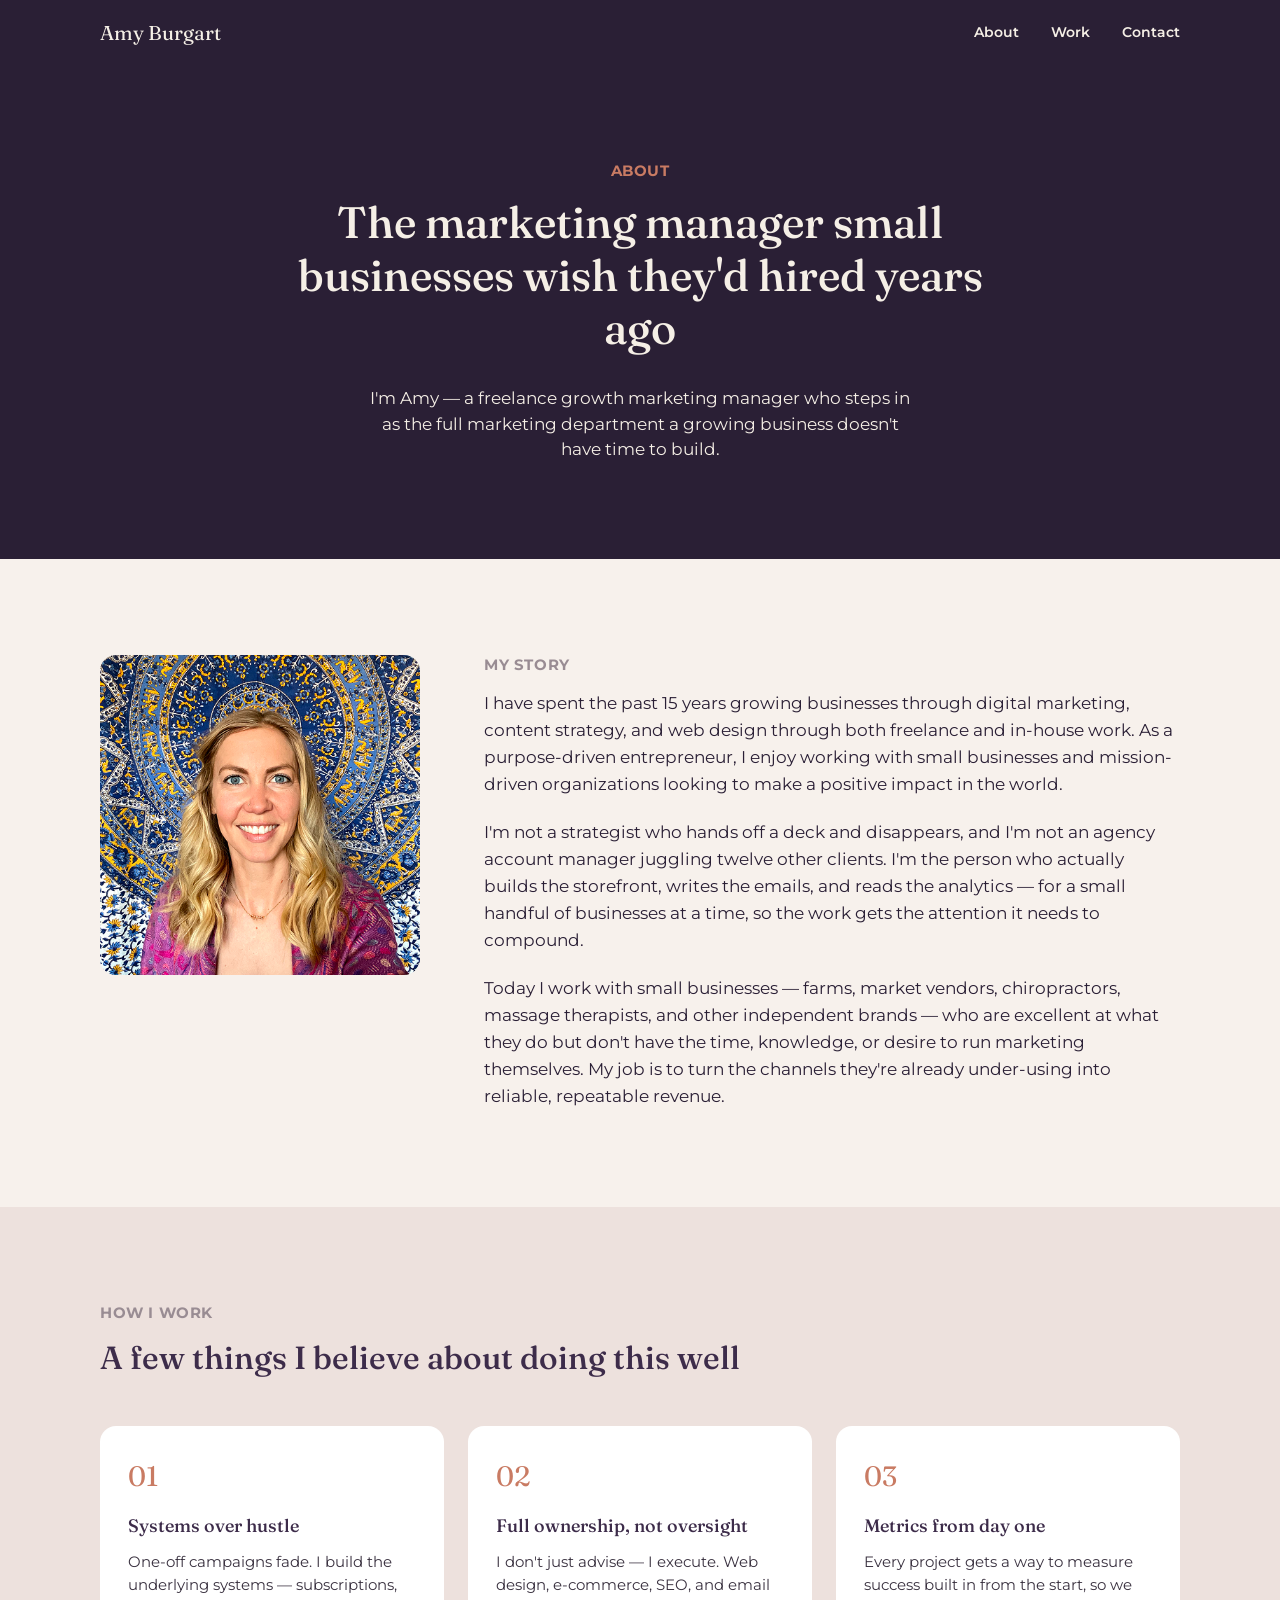
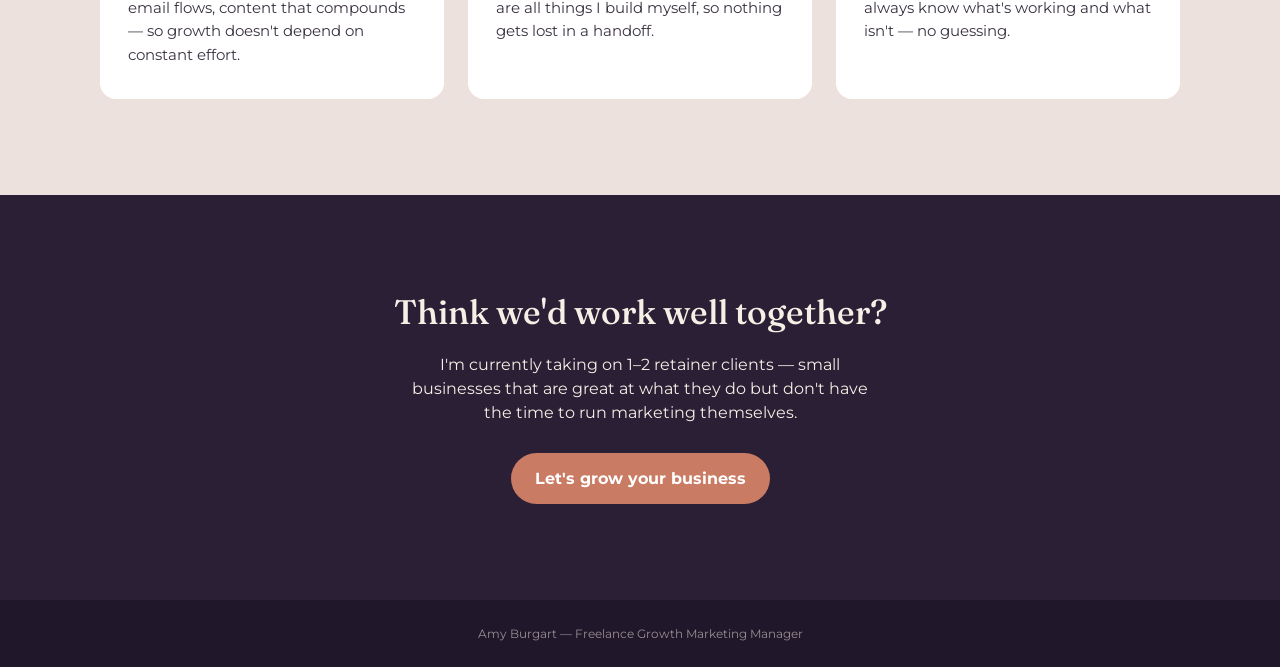
==== amy-burgart-site/about.html @ 0b1aeaa3 "Add files via upload" ====
<!DOCTYPE html>
<html lang="en">
<head>
<meta charset="UTF-8">
<meta name="viewport" content="width=device-width, initial-scale=1.0">
<title>About Amy Burgart</title>
<link rel="preconnect" href="https://fonts.googleapis.com">
<link href="https://fonts.googleapis.com/css2?family=Fraunces:opsz,wght@9..144,400;9..144,500;9..144,600&family=Montserrat:ital,wght@0,400;0,500;0,600;0,700;1,500&display=swap" rel="stylesheet">
<link rel="stylesheet" href="styles.css">
</head>
<body>

<nav class="site-nav">
  <div class="wrap">
    <a class="logo" href="index.html">Amy Burgart</a>
    <div class="links">
      <a href="about.html">About</a>
      <a href="index.html#work">Work</a>
      <a href="contact.html">Contact</a>
    </div>
  </div>
</nav>

<!-- HERO -->
<header class="cs-hero" style="text-align:center;">
  <div class="wrap">
    <span class="cs-eyebrow">About</span>
    <h1 style="max-width:700px;">The marketing manager small businesses wish they'd hired years ago</h1>
    <p style="color:var(--candle-ivory); font-size:17px; max-width:560px; margin:0 auto; line-height:1.5;">
      I'm Amy — a freelance growth marketing manager who steps in as the full marketing department a growing business doesn't have time to build.
    </p>
  </div>
</header>

<!-- STORY -->
<section class="section bg-cream">
  <div class="wrap">
    <div class="bio-grid">
      <div class="bio-photo">
        <img src="assets/hero-portrait.png" alt="Amy Burgart">
      </div>
      <div class="bio-copy">
        <span class="eyebrow">My story</span>
        <p>I have spent the past 15 years growing businesses through digital marketing, content strategy, and web design through both freelance and in-house work. As a purpose-driven entrepreneur, I enjoy working with small businesses and mission-driven organizations looking to make a positive impact in the world.</p>
        <p>I'm not a strategist who hands off a deck and disappears, and I'm not an agency account manager juggling twelve other clients. I'm the person who actually builds the storefront, writes the emails, and reads the analytics — for a small handful of businesses at a time, so the work gets the attention it needs to compound.</p>
        <p>Today I work with small businesses — farms, market vendors, chiropractors, massage therapists, and other independent brands — who are excellent at what they do but don't have the time, knowledge, or desire to run marketing themselves. My job is to turn the channels they're already under-using into reliable, repeatable revenue.</p>
      </div>
    </div>
  </div>
</section>

<!-- HOW I WORK -->
<section class="section bg-rose">
  <div class="wrap">
    <span class="eyebrow">How I work</span>
    <h2>A few things I believe about doing this well</h2>
    <div class="values-grid">
      <div class="value-card">
        <span class="value-num">01</span>
        <h3>Systems over hustle</h3>
        <p>One-off campaigns fade. I build the underlying systems — subscriptions, email flows, content that compounds — so growth doesn't depend on constant effort.</p>
      </div>
      <div class="value-card">
        <span class="value-num">02</span>
        <h3>Full ownership, not oversight</h3>
        <p>I don't just advise — I execute. Web design, e-commerce, SEO, and email are all things I build myself, so nothing gets lost in a handoff.</p>
      </div>
      <div class="value-card">
        <span class="value-num">03</span>
        <h3>Metrics from day one</h3>
        <p>Every project gets a way to measure success built in from the start, so we always know what's working and what isn't — no guessing.</p>
      </div>
    </div>
  </div>
</section>

<!-- CTA -->
<section class="cta-simple">
  <div class="wrap">
    <h2>Think we'd work well together?</h2>
    <p>I'm currently taking on 1–2 retainer clients — small businesses that are great at what they do but don't have the time to run marketing themselves.</p>
    <a class="btn btn-primary" href="contact.html" style="color:#fff;">Let's grow your business</a>
  </div>
</section>

<footer class="site-footer">
  <p>Amy Burgart — Freelance Growth Marketing Manager</p>
</footer>

<script src="script.js" defer></script>
</body>
</html>
---- amy-burgart-site/styles.css ----
/* ===== Design tokens (from Figma) ===== */
:root {
  --deep-plum: #2a1f35;
  --plum-ink: #3d2c4a;
  --bleached-cedar: #20182a;
  --terracotta: #c97b63;
  --candle-ivory: #f5efe6;
  --mauve: #998c93;
  --dusty-rose: #ede1dd;
  --dawn-pink: #f7f1ec;
  --dawn-pink-2: #faf6f1;
  --ship-gray: #3a3240;
  --white: #ffffff;

  --font-display: 'Fraunces', Georgia, serif; /* stand-in for "Momo Trust Display" (custom/paid font not on Google Fonts) */
  --font-body: 'Montserrat', -apple-system, BlinkMacSystemFont, sans-serif;

  --content-width: 1128px;
}

* { box-sizing: border-box; }
html { scroll-behavior: smooth; }

/* ===== Motion / interaction polish ===== */
@media (prefers-reduced-motion: reduce) {
  *, *::before, *::after {
    animation-duration: 0.01ms !important;
    animation-iteration-count: 1 !important;
    transition-duration: 0.01ms !important;
    scroll-behavior: auto !important;
  }
}

.reveal {
  opacity: 0;
  transform: translateY(28px);
  transition: opacity 0.7s cubic-bezier(.16,.8,.3,1), transform 0.7s cubic-bezier(.16,.8,.3,1);
}
.reveal.is-visible { opacity: 1; transform: translateY(0); }
.reveal-stagger.is-visible { transition-delay: var(--reveal-delay, 0s); }

.site-nav {
  position: sticky;
  top: 0;
  z-index: 50;
  transition: box-shadow 0.3s ease, background 0.3s ease;
}
.site-nav.scrolled { box-shadow: 0 4px 20px rgba(0,0,0,.25); }
.site-nav .logo { transition: color 0.2s ease; }
.site-nav .links a {
  position: relative;
  padding-bottom: 2px;
}
.site-nav .links a::after {
  content: '';
  position: absolute;
  left: 0; right: 100%;
  bottom: -2px;
  height: 2px;
  background: var(--terracotta);
  transition: right 0.25s ease;
}
.site-nav .links a:hover::after { right: 0; }
body {
  margin: 0;
  font-family: var(--font-body);
  color: var(--ship-gray);
  background: var(--dawn-pink-2);
  -webkit-font-smoothing: antialiased;
}
img { max-width: 100%; display: block; }
a { text-decoration: none; color: inherit; }
p { margin: 0; }

.wrap {
  max-width: var(--content-width);
  margin: 0 auto;
  padding: 0 24px;
  width: 100%;
}

/* ===== Nav ===== */
.site-nav {
  background: var(--deep-plum);
  padding: 20px 24px;
}
.site-nav .wrap {
  display: flex;
  align-items: center;
  justify-content: space-between;
}
.site-nav .logo {
  font-family: var(--font-display);
  color: var(--candle-ivory);
  font-size: 20px;
}
.site-nav .links {
  display: flex;
  gap: 32px;
}
.site-nav .links a {
  color: var(--candle-ivory);
  font-weight: 600;
  font-size: 14px;
}
.site-nav .links a:hover { color: var(--terracotta); }

/* ===== Buttons ===== */
.btn {
  display: inline-flex;
  align-items: center;
  justify-content: center;
  padding: 16px 24px;
  border-radius: 48px;
  font-weight: 700;
  font-size: 16px;
  white-space: nowrap;
  cursor: pointer;
  border: none;
  position: relative;
  overflow: hidden;
  transition: transform 0.2s ease, box-shadow 0.2s ease, background 0.2s ease;
}
.btn:hover { transform: translateY(-2px); }
.btn:active { transform: translateY(0); }
.btn-primary {
  background: var(--terracotta);
  color: var(--white);
}
.btn-primary:hover { box-shadow: 0 10px 24px rgba(201,123,99,.4); }
.btn-outline {
  background: transparent;
  border: 1px solid var(--candle-ivory);
  color: var(--white);
}
.btn-outline:hover { background: rgba(245,239,230,.1); }
.btn-dark {
  background: var(--plum-ink);
  color: var(--white);
}
.btn-dark:hover { box-shadow: 0 10px 24px rgba(0,0,0,.35); }
.btn-row { display: flex; gap: 16px; padding: 8px 0; flex-wrap: wrap; }

/* ===== Hero (homepage) ===== */
.hero {
  background: var(--deep-plum);
  padding: 96px 24px;
}
.hero-inner {
  display: flex;
  align-items: center;
  justify-content: space-between;
  gap: 40px;
}
.hero-copy { max-width: 581px; flex: 1 1 420px; min-width: 0; }
.hero-copy h1 {
  font-family: var(--font-display);
  color: var(--candle-ivory);
  font-size: clamp(30px, 4.2vw, 48px);
  line-height: 1.15;
  margin: 0 0 24px;
  font-weight: 500;
}
.hero-copy p {
  color: var(--candle-ivory);
  font-size: clamp(16px, 2vw, 22px);
  line-height: 1.4;
  margin-bottom: 24px;
}
.hero-portrait {
  width: clamp(200px, 32vw, 457px);
  max-width: 100%;
  aspect-ratio: 1/1;
  border-radius: 8px;
  overflow: hidden;
  flex-shrink: 0;
}
.hero-portrait img { width: 100%; height: 100%; object-fit: cover; }

.stats-row {
  display: flex;
  gap: 24px;
  margin-top: 64px;
  flex-wrap: wrap;
}
.stat-card {
  background: var(--plum-ink);
  border-radius: 20px;
  padding: 24px;
  flex: 1 1 220px;
  text-align: center;
  transition: transform 0.25s ease, box-shadow 0.25s ease;
}
.stat-card:hover {
  transform: translateY(-4px);
  box-shadow: 0 16px 32px rgba(0,0,0,.25);
}
.stat-card .num {
  font-family: var(--font-display);
  color: var(--terracotta);
  font-size: 36px;
  display: block;
  margin-bottom: 8px;
}
.stat-card .label {
  color: var(--candle-ivory);
  font-size: 16px;
  font-weight: 500;
  line-height: 1.3;
}

/* ===== Section base ===== */
.section {
  padding: 96px 24px;
}
.section.bg-rose { background: var(--dusty-rose); }
.section.bg-cream { background: var(--dawn-pink); }
.section.bg-cream2 { background: var(--dawn-pink-2); }
.section.bg-plum { background: var(--deep-plum); }
.eyebrow {
  font-weight: 700;
  font-size: 15px;
  letter-spacing: 0.04em;
  color: var(--mauve);
  text-transform: uppercase;
  margin-bottom: 16px;
  display: block;
}
.eyebrow.terracotta { color: var(--terracotta); }
.section h2 {
  font-family: var(--font-display);
  color: var(--plum-ink);
  font-size: 32px;
  font-weight: 500;
  line-height: 1.25;
  margin: 0 0 24px;
}

/* Approach */
.approach-intro { max-width: 748px; margin-bottom: 48px; }
.approach-intro p.body {
  font-size: 18px;
  line-height: 1.5;
  color: var(--deep-plum);
}
.approach-intro p.body b { font-weight: 700; }

.service-grid {
  display: grid;
  grid-template-columns: repeat(3, 1fr);
  gap: 24px;
}
.service-card {
  background: var(--candle-ivory);
  border-radius: 16px;
  padding: 32px 24px;
  box-shadow: 0 1px 1px rgba(0,0,0,.15), 0 1px 1.5px rgba(0,0,0,.08);
  transition: transform 0.25s ease, box-shadow 0.25s ease;
}
.service-card:hover {
  transform: translateY(-4px);
  box-shadow: 0 16px 28px rgba(61,44,74,.18);
}
.service-card h3 {
  font-family: var(--font-display);
  font-size: 18px;
  font-weight: 500;
  color: var(--plum-ink);
  margin: 0 0 16px;
}
.service-card p {
  font-size: 15px;
  line-height: 1.5;
  color: var(--plum-ink);
}

/* Past work */
.past-work-grid {
  display: grid;
  grid-template-columns: repeat(3, 1fr);
  gap: 24px;
}
.past-work-card {
  border-radius: 20px;
  overflow: hidden;
  display: flex;
  flex-direction: column;
  transition: transform 0.3s ease, box-shadow 0.3s ease;
}
.past-work-card:hover {
  transform: translateY(-6px);
  box-shadow: 0 20px 40px rgba(0,0,0,.3);
}
.past-work-card .pw-image { overflow: hidden; }
.past-work-card .pw-image img { transition: transform 0.5s cubic-bezier(.16,.8,.3,1); }
.past-work-card:hover .pw-image img { transform: scale(1.08); }
.past-work-card .pw-header {
  background: var(--plum-ink);
  padding: 24px;
}
.past-work-card .pw-tag {
  color: var(--mauve);
  font-size: 13px;
  font-weight: 600;
  letter-spacing: .02em;
  text-transform: uppercase;
  display: block;
  margin-bottom: 12px;
}
.past-work-card .pw-title {
  font-family: var(--font-display);
  color: var(--terracotta);
  font-size: 24px;
  display: block;
  margin-bottom: 12px;
}
.past-work-card .pw-result {
  color: var(--candle-ivory);
  font-size: 17px;
}
.past-work-card .pw-image {
  aspect-ratio: 360/374;
  background: linear-gradient(135deg, var(--dusty-rose), var(--mauve));
}
.past-work-card .pw-image img { width: 100%; height: 100%; object-fit: cover; }

/* Testimonial */
.testimonial {
  text-align: center;
  max-width: 748px;
  margin: 0 auto;
}
.testimonial .quote-mark {
  font-family: var(--font-body);
  font-weight: 700;
  font-size: 32px;
  color: #7a487a;
  display: block;
  margin-bottom: 8px;
}
.testimonial p.quote {
  font-style: italic;
  font-weight: 500;
  font-size: 20px;
  color: var(--plum-ink);
  margin-bottom: 16px;
  line-height: 1.4;
}
.testimonial .who {
  color: #7a487a;
  font-weight: 600;
  font-size: 16px;
}

/* CTA band */
.cta-band {
  background: var(--deep-plum);
  padding: 96px 24px;
}
.cta-card {
  background: linear-gradient(102deg, #c97b63 0%, #b8874f 100%);
  background-size: 200% 200%;
  border-radius: 24px;
  padding: 48px;
  display: flex;
  align-items: center;
  justify-content: space-between;
  gap: 48px;
  flex-wrap: wrap;
  transition: background-position 0.6s ease, box-shadow 0.3s ease;
}
.cta-card:hover {
  background-position: 100% 100%;
  box-shadow: 0 20px 48px rgba(201,123,99,.35);
}
.cta-card .cta-copy { flex: 1 1 400px; }
.cta-card .cta-eyebrow {
  color: var(--candle-ivory);
  font-weight: 700;
  font-size: 15px;
  letter-spacing: .04em;
  text-transform: uppercase;
  display: block;
  margin-bottom: 16px;
}
.cta-card h3 {
  font-family: var(--font-display);
  color: var(--plum-ink);
  font-size: 30px;
  font-weight: 500;
  margin: 0 0 16px;
  line-height: 1.25;
}
.cta-card p {
  color: var(--deep-plum);
  font-size: 16px;
  line-height: 1.4;
  max-width: 496px;
}

/* Simple centered CTA (case studies) */
.cta-simple {
  background: var(--deep-plum);
  padding: 96px 24px;
  text-align: center;
}
.cta-simple h2 {
  font-family: var(--font-display);
  color: var(--candle-ivory);
  font-size: 34px;
  font-weight: 500;
  margin: 0 0 20px;
}
.cta-simple p {
  color: var(--candle-ivory);
  font-size: 16px;
  line-height: 1.5;
  max-width: 480px;
  margin: 0 auto 28px;
}

/* Footer */
.site-footer {
  background: var(--bleached-cedar);
  padding: 26px 20px;
  text-align: center;
}
.site-footer p {
  color: rgba(245,239,230,.55);
  font-size: 12px;
}

/* ===== Case study pages ===== */
.cs-hero {
  background: var(--deep-plum);
  padding: 96px 24px;
  text-align: center;
}
.cs-hero .cs-eyebrow {
  color: var(--terracotta);
  font-weight: 700;
  font-size: 15px;
  letter-spacing: .04em;
  text-transform: uppercase;
  display: block;
  margin-bottom: 16px;
}
.cs-hero h1 {
  font-family: var(--font-display);
  color: var(--candle-ivory);
  font-size: 44px;
  font-weight: 500;
  line-height: 1.2;
  max-width: 836px;
  margin: 0 auto 32px;
}
.cs-hero hr {
  border: none;
  border-top: 1px solid rgba(245,239,230,.2);
  width: 100%;
  max-width: 748px;
  margin: 0 auto 40px;
}
.cs-meta {
  display: flex;
  gap: 48px;
  justify-content: center;
  flex-wrap: wrap;
}
.cs-meta div { text-align: left; }
.cs-meta .k {
  color: var(--mauve);
  font-size: 15px;
  font-weight: 700;
  display: block;
  margin-bottom: 12px;
}
.cs-meta .v {
  color: var(--candle-ivory);
  font-size: 19px;
  font-weight: 700;
}

.cs-result-banner {
  background: var(--terracotta);
  padding: 48px 24px;
  text-align: center;
}
.cs-result-banner h2 {
  font-family: var(--font-display);
  color: var(--candle-ivory);
  font-size: 30px;
  font-weight: 500;
  margin: 0 0 12px;
}
.cs-result-banner p {
  color: var(--candle-ivory);
  font-size: 16px;
}

.cs-challenge {
  background: var(--dusty-rose);
  padding: 96px 24px;
  text-align: center;
}
.cs-challenge .inner { max-width: 872px; margin: 0 auto; }
.cs-challenge p.body {
  font-size: 17px;
  line-height: 1.5;
  color: var(--deep-plum);
  max-width: 748px;
  margin: 0 auto 40px;
  text-align: left;
}
.cs-challenge-photo {
  width: 100%;
  aspect-ratio: 872/502;
  border-radius: 8px;
  overflow: hidden;
  background: linear-gradient(135deg, var(--mauve), var(--plum-ink));
}
.cs-challenge-photo img { width: 100%; height: 100%; object-fit: cover; }

.dataviz {
  background: var(--deep-plum);
  padding: 80px 24px;
}
.dataviz-head { text-align: center; margin-bottom: 40px; }
.dataviz-head h2 {
  font-family: var(--font-display);
  color: var(--candle-ivory);
  font-size: 30px;
  font-weight: 500;
}
.dataviz-cards {
  display: grid;
  grid-template-columns: 1.3fr 1fr;
  gap: 24px;
}
.dv-card {
  background: rgba(245,239,230,.05);
  border: 1px solid rgba(245,239,230,.12);
  border-radius: 16px;
  padding: 28px;
}
.dv-card .dv-title {
  color: rgba(245,239,230,.55);
  font-size: 12px;
  letter-spacing: .08em;
  text-transform: uppercase;
  margin-bottom: 24px;
  display: block;
}
.bar-metric { margin-bottom: 20px; }
.bar-metric .bar-label {
  color: rgba(245,239,230,.7);
  font-size: 13px;
  margin-bottom: 6px;
  display: block;
}
.bar-track {
  position: relative;
  height: 24px;
}
.bar-fill {
  height: 100%;
  border-radius: 4px;
  background: rgba(245,239,230,.25);
  display: flex;
  align-items: center;
}
.bar-fill.hi { background: var(--terracotta); }
.bar-fill .bar-text {
  font-size: 12px;
  color: var(--candle-ivory);
  padding-left: 10px;
  white-space: nowrap;
}
.bar-fill.hi .bar-text { color: var(--candle-ivory); font-weight: 700; }
.dv-card .dv-note {
  color: rgba(245,239,230,.55);
  font-size: 12.5px;
  margin-top: 20px;
}
.donut-wrap { display: flex; justify-content: center; margin-bottom: 20px; }
.dv-card .dv-caption {
  color: rgba(245,239,230,.55);
  font-size: 12.5px;
  text-align: center;
  line-height: 1.5;
}
.stats-row-light {
  display: flex;
  gap: 24px;
  flex-wrap: wrap;
  margin-top: 32px;
}
.stats-row-light .stat-card {
  background: var(--white);
  flex: 1 1 220px;
}
.stats-row-light .stat-card .label { color: var(--plum-ink); }

.timeline-section {
  background: var(--dawn-pink-2);
  padding: 96px 24px;
}
.timeline-inner { max-width: 812px; margin: 0 auto; }
.timeline-inner .eyebrow { text-align: left; }
.timeline-inner h2 { text-align: left; }
.timeline {
  border-left: 2px solid rgba(61,44,74,.12);
  padding-left: 32px;
  margin-top: 40px;
}
.timeline-item {
  position: relative;
  padding-bottom: 36px;
}
.timeline-item .dot {
  position: absolute;
  left: -38px;
  top: 4px;
  width: 18px;
  height: 18px;
  border-radius: 9px;
  background: var(--terracotta);
  border: 3px solid var(--dawn-pink-2);
  transform: scale(0);
  transition: transform 0.4s cubic-bezier(.34,1.56,.64,1);
}
.timeline-item.is-visible .dot { transform: scale(1); }
.timeline-item .tag {
  color: var(--terracotta);
  font-weight: 700;
  font-size: 15px;
  display: block;
  margin-bottom: 8px;
}
.timeline-item h4 {
  font-family: var(--font-display);
  color: var(--plum-ink);
  font-size: 18px;
  font-weight: 500;
  margin: 0 0 10px;
}
.timeline-item p {
  color: var(--ship-gray);
  font-size: 14.5px;
  line-height: 1.55;
}

.assets-section {
  background: var(--dusty-rose);
  padding: 96px 24px;
  text-align: center;
}
.assets-section h2 { text-align: center; }
.assets-gallery {
  max-width: 836px;
  margin: 40px auto 0;
  display: flex;
  flex-direction: column;
  gap: 32px;
}
.gallery-tag {
  background: var(--mauve);
  color: var(--plum-ink);
  font-weight: 700;
  font-size: 15px;
  text-align: center;
  padding: 8px 16px;
  border-radius: 8px;
}
.gallery-tag.after { background: var(--terracotta); }
.gallery-photo {
  border-radius: 8px;
  overflow: hidden;
  background: linear-gradient(135deg, var(--mauve), var(--plum-ink));
}
.gallery-photo img { width: 100%; height: 100%; object-fit: cover; }
.gallery-row { display: flex; gap: 16px; }
.gallery-row .gallery-photo { flex: 1; aspect-ratio: 3/4; }
.gallery-wide { aspect-ratio: 836/198; }

/* ===== About page ===== */
.bio-grid {
  display: flex;
  gap: 64px;
  align-items: flex-start;
}
.bio-photo {
  width: 320px;
  flex-shrink: 0;
  border-radius: 16px;
  overflow: hidden;
  aspect-ratio: 1/1;
}
.bio-photo img { width: 100%; height: 100%; object-fit: cover; }
.bio-copy p {
  font-size: 17px;
  line-height: 1.6;
  color: var(--deep-plum);
  margin-bottom: 20px;
}
.bio-copy p:last-child { margin-bottom: 0; }

.values-grid {
  display: grid;
  grid-template-columns: repeat(3, 1fr);
  gap: 24px;
  margin-top: 48px;
}
.value-card {
  background: var(--white);
  border-radius: 16px;
  padding: 36px 28px 32px;
  transition: transform 0.25s ease, box-shadow 0.25s ease;
}
.value-card:hover {
  transform: translateY(-4px);
  box-shadow: 0 16px 28px rgba(61,44,74,.12);
}
.value-card .value-num {
  font-family: var(--font-display);
  color: var(--terracotta);
  font-size: 28px;
  line-height: 1;
  display: block;
  margin-bottom: 24px;
}
.value-card h3 {
  font-family: var(--font-display);
  color: var(--plum-ink);
  font-size: 18px;
  font-weight: 500;
  line-height: 1.3;
  margin: 0 0 14px;
}
.value-card p {
  font-size: 14.5px;
  line-height: 1.6;
  color: var(--ship-gray);
}

.facts-strip {
  display: flex;
  gap: 24px;
  flex-wrap: wrap;
  justify-content: center;
}
.fact {
  text-align: center;
  flex: 1 1 200px;
}
.fact .fact-num {
  font-family: var(--font-display);
  color: var(--candle-ivory);
  font-size: 30px;
  display: block;
  margin-bottom: 8px;
}
.fact .fact-label {
  color: var(--mauve);
  font-size: 14px;
}

@media (max-width: 800px) {
  .bio-grid { flex-direction: column; align-items: center; text-align: left; }
  .bio-photo { width: 240px; }
  .values-grid { grid-template-columns: 1fr; }
}

/* ===== Contact form ===== */
.contact-form { display: flex; flex-direction: column; gap: 20px; }
.form-row { display: flex; flex-direction: column; gap: 8px; }
.form-row label {
  font-size: 14px;
  font-weight: 600;
  color: var(--plum-ink);
}
.form-row input,
.form-row textarea {
  font-family: var(--font-body);
  font-size: 15px;
  padding: 12px 16px;
  border-radius: 10px;
  border: 1px solid rgba(61,44,74,.2);
  background: var(--white);
  color: var(--ship-gray);
  resize: vertical;
}
.form-row input:focus,
.form-row textarea:focus {
  outline: none;
  border-color: var(--terracotta);
}
.contact-form button {
  border: none;
  font-family: var(--font-body);
  margin-top: 4px;
}
.form-success, .form-error {
  background: var(--white);
  border-radius: 16px;
  padding: 32px;
  text-align: center;
}
.form-success h3 {
  font-family: var(--font-display);
  color: var(--plum-ink);
  font-size: 22px;
  margin: 0 0 12px;
}
.form-success p, .form-error p {
  color: var(--ship-gray);
  font-size: 15px;
  line-height: 1.5;
}
.form-success a, .form-error a { color: var(--terracotta); font-weight: 600; }

/* ===== Responsive ===== */
@media (max-width: 900px) {
  .service-grid { grid-template-columns: 1fr; }
  .past-work-grid { grid-template-columns: 1fr; }
  .dataviz-cards { grid-template-columns: 1fr; }
  .cs-meta { justify-content: flex-start; flex-direction: column; gap: 20px; }
  .cta-card { flex-direction: column; text-align: center; align-items: center; }
  .cta-card p { margin: 0 auto; }
  .gallery-row { flex-direction: column; }
  .site-nav .links { gap: 16px; }
}
@media (max-width: 680px) {
  .hero-inner { flex-direction: column; }
  .hero-copy { max-width: 100%; }
  .hero-portrait { width: min(70vw, 380px); }
}
@media (max-width: 600px) {
  .hero-copy h1 { font-size: 34px; }
  .section h2 { font-size: 26px; }
  .cs-hero h1 { font-size: 30px; }
}
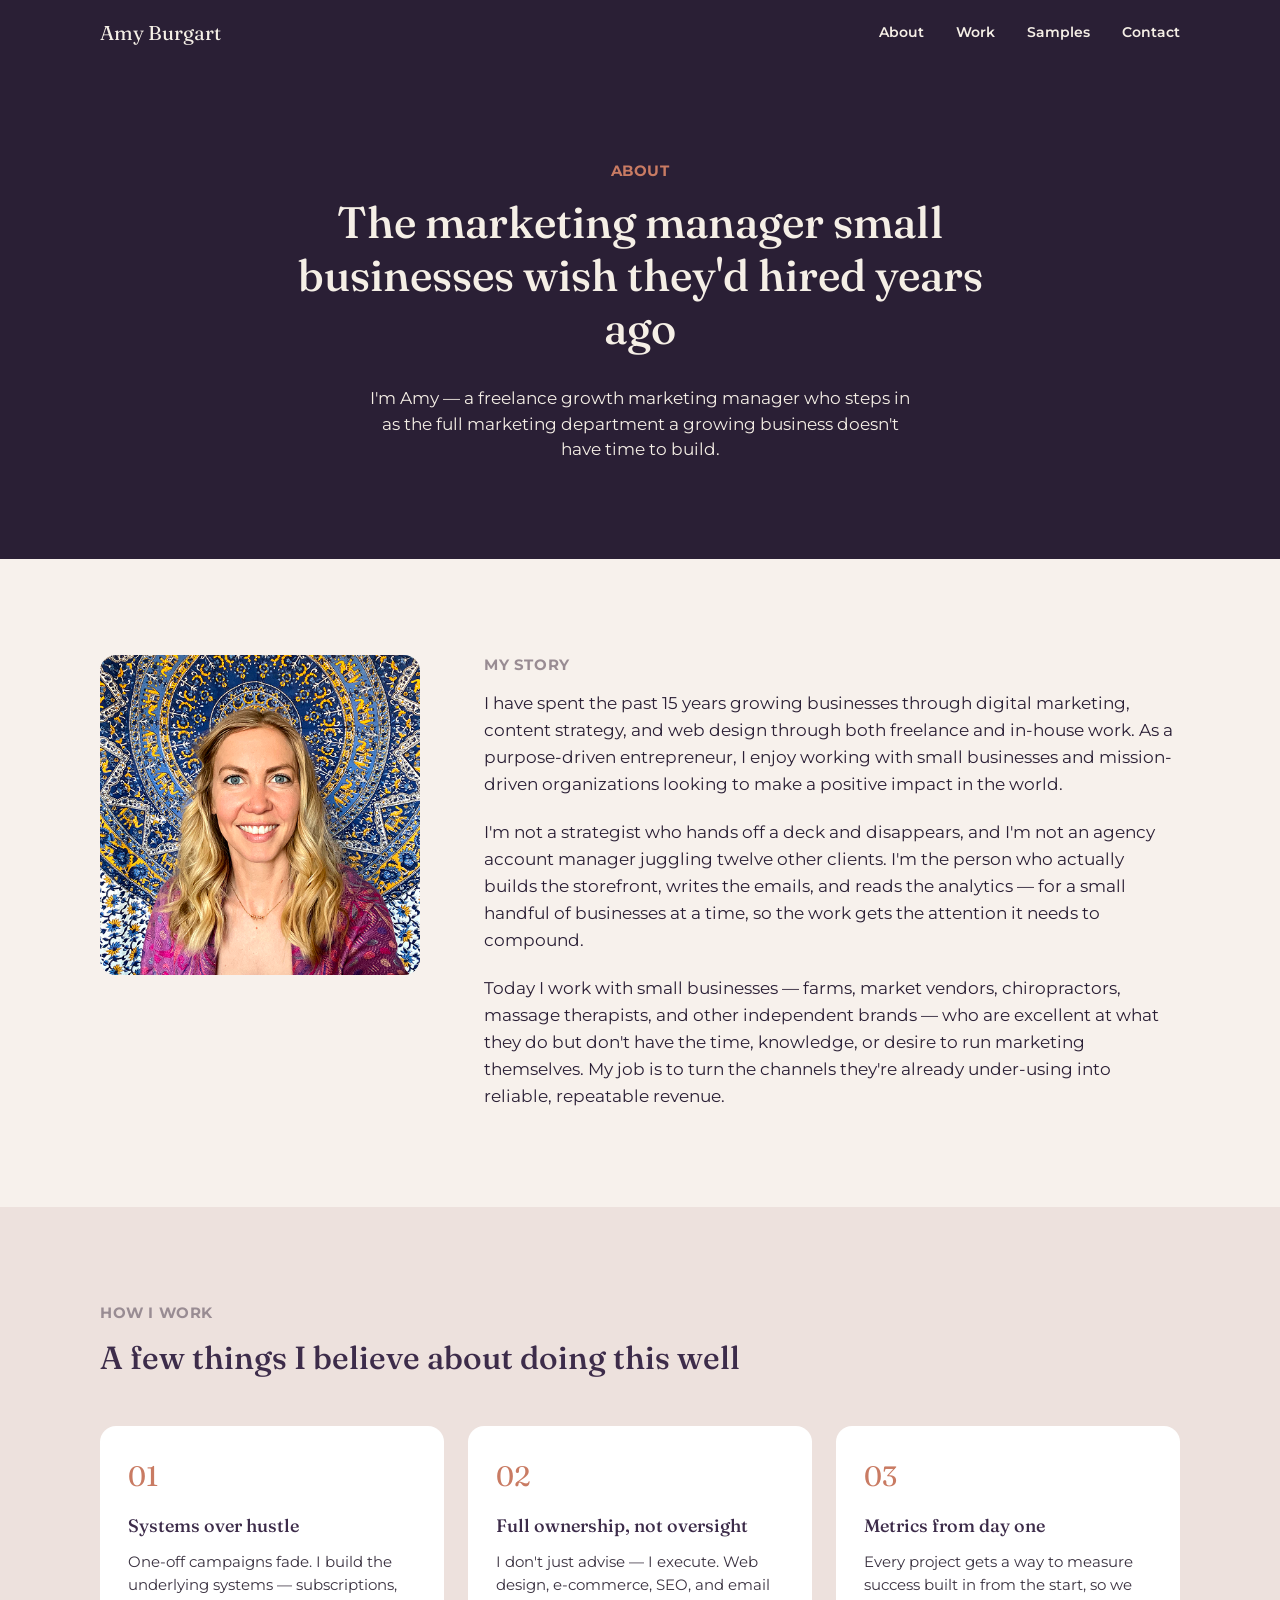
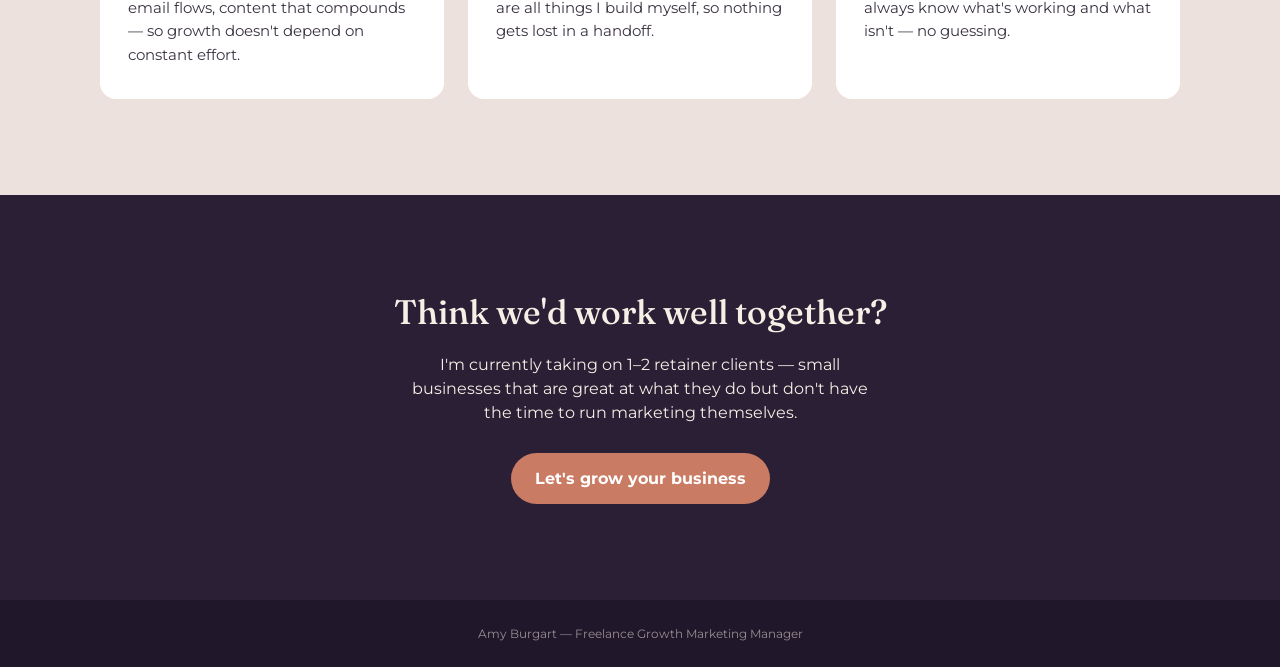
==== commit b477e60c: "Add Additional Samples page with design sample gallery New page showcasing mobile app, web applicati" ====
--- a/amy-burgart-site/about.html
+++ b/amy-burgart-site/about.html
@@ -13,9 +13,13 @@
 <nav class="site-nav">
   <div class="wrap">
     <a class="logo" href="index.html">Amy Burgart</a>
-    <div class="links">
+    <button class="nav-toggle" type="button" aria-label="Menu" aria-expanded="false" aria-controls="nav-links">
+      <span></span><span></span><span></span>
+    </button>
+    <div class="links" id="nav-links">
       <a href="about.html">About</a>
       <a href="index.html#work">Work</a>
+      <a href="additional-samples.html">Samples</a>
       <a href="contact.html">Contact</a>
     </div>
   </div>
--- a/amy-burgart-site/styles.css
+++ b/amy-burgart-site/styles.css
@@ -104,6 +104,52 @@
   font-size: 14px;
 }
 .site-nav .links a:hover { color: var(--terracotta); }
+
+.nav-toggle {
+  display: none;
+  flex-direction: column;
+  justify-content: center;
+  gap: 5px;
+  width: 32px;
+  height: 32px;
+  padding: 0;
+  background: transparent;
+  border: none;
+  cursor: pointer;
+  flex-shrink: 0;
+}
+.nav-toggle span {
+  display: block;
+  width: 100%;
+  height: 2px;
+  background: var(--candle-ivory);
+  border-radius: 2px;
+  transition: transform 0.25s ease, opacity 0.25s ease;
+}
+.site-nav.nav-open .nav-toggle span:nth-child(1) { transform: translateY(7px) rotate(45deg); }
+.site-nav.nav-open .nav-toggle span:nth-child(2) { opacity: 0; }
+.site-nav.nav-open .nav-toggle span:nth-child(3) { transform: translateY(-7px) rotate(-45deg); }
+
+@media (max-width: 680px) {
+  .nav-toggle { display: flex; }
+  .site-nav .links {
+    position: absolute;
+    top: 100%;
+    left: 0;
+    right: 0;
+    flex-direction: column;
+    gap: 0;
+    background: var(--deep-plum);
+    max-height: 0;
+    overflow: hidden;
+    transition: max-height 0.3s ease;
+  }
+  .site-nav.nav-open .links { max-height: 240px; }
+  .site-nav .links a {
+    padding: 16px 24px;
+    border-top: 1px solid rgba(245,239,230,.1);
+  }
+}
 
 /* ===== Buttons ===== */
 .btn {
@@ -373,7 +419,7 @@
   background-position: 100% 100%;
   box-shadow: 0 20px 48px rgba(201,123,99,.35);
 }
-.cta-card .cta-copy { flex: 1 1 400px; }
+.cta-card .cta-copy { flex: 1 1 400px; min-width: 0; }
 .cta-card .cta-eyebrow {
   color: var(--candle-ivory);
   font-weight: 700;
@@ -825,8 +871,10 @@
   .past-work-grid { grid-template-columns: 1fr; }
   .dataviz-cards { grid-template-columns: 1fr; }
   .cs-meta { justify-content: flex-start; flex-direction: column; gap: 20px; }
-  .cta-card { flex-direction: column; text-align: center; align-items: center; }
+  .cta-card { flex-direction: column; text-align: center; align-items: center; padding: 32px 24px; }
+  .cta-card .cta-copy { width: 100%; }
   .cta-card p { margin: 0 auto; }
+  .cta-card .btn { width: 100%; white-space: normal; }
   .gallery-row { flex-direction: column; }
   .site-nav .links { gap: 16px; }
 }
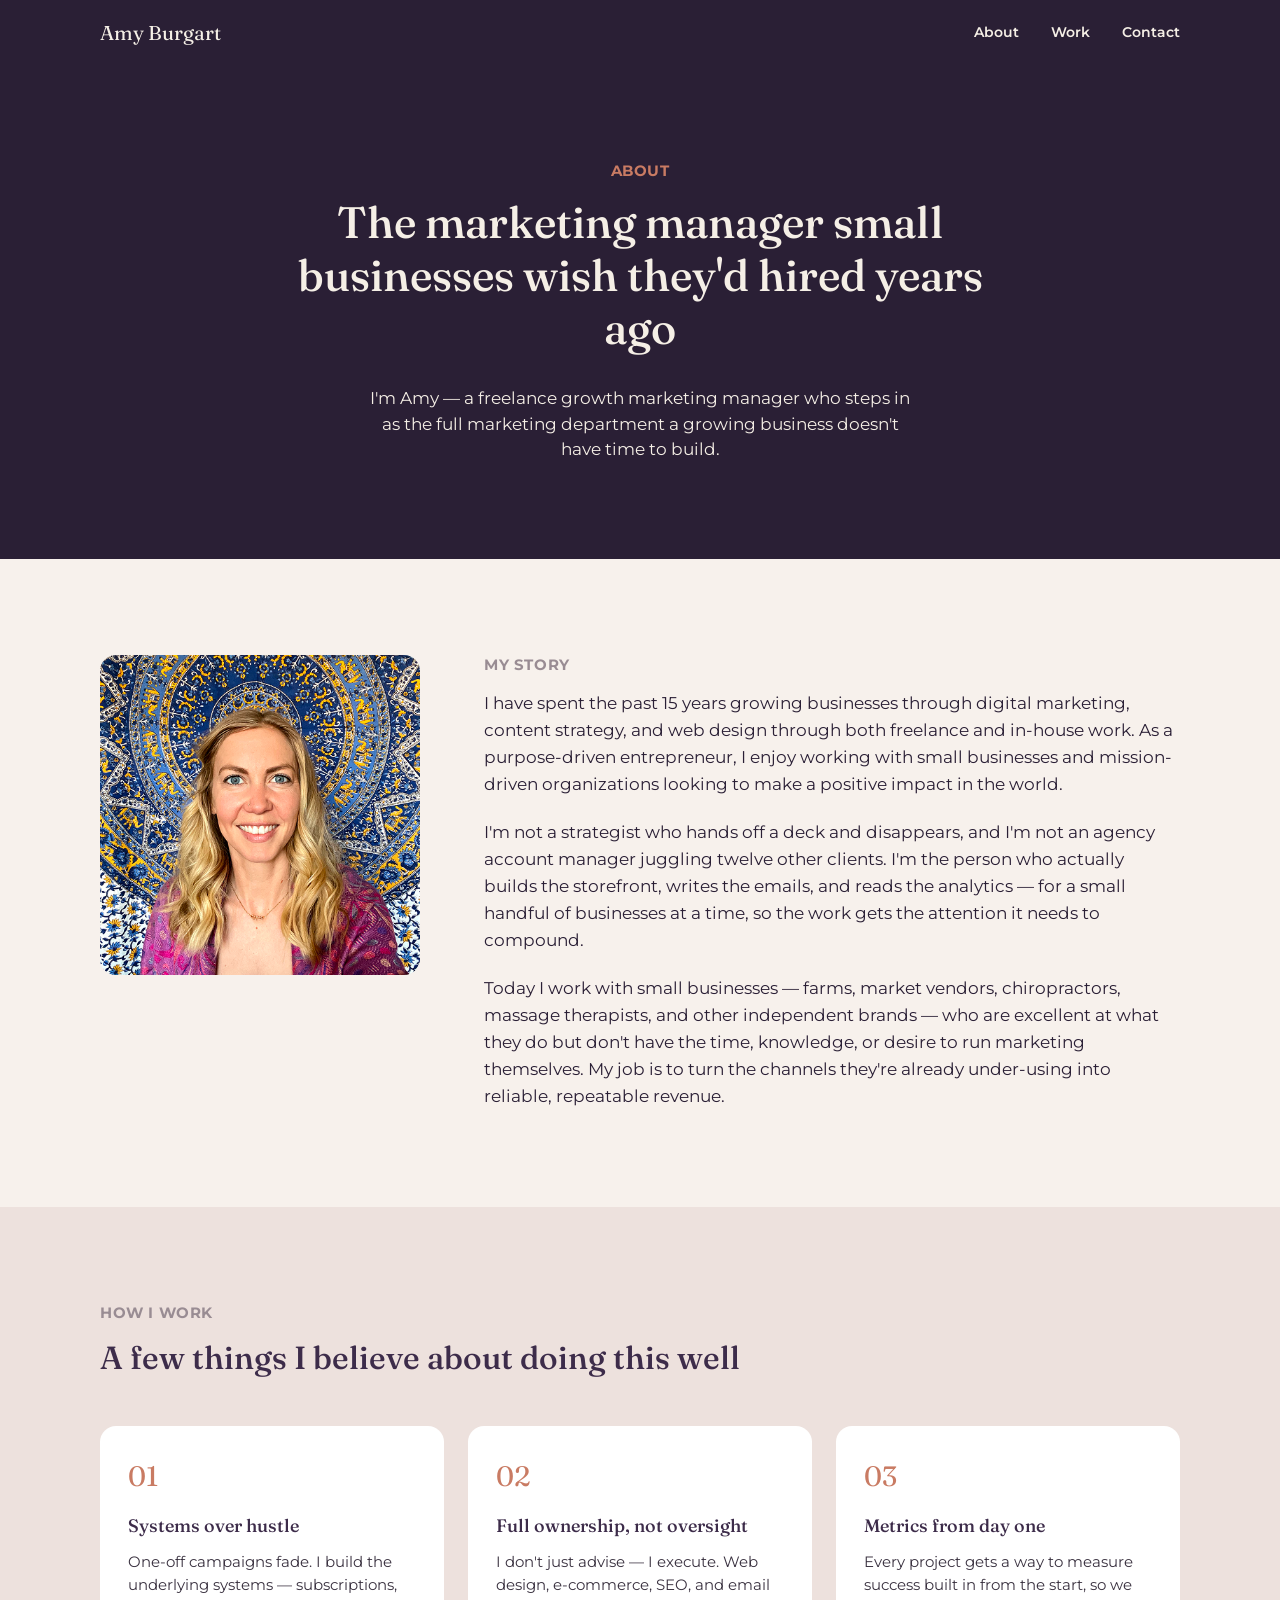
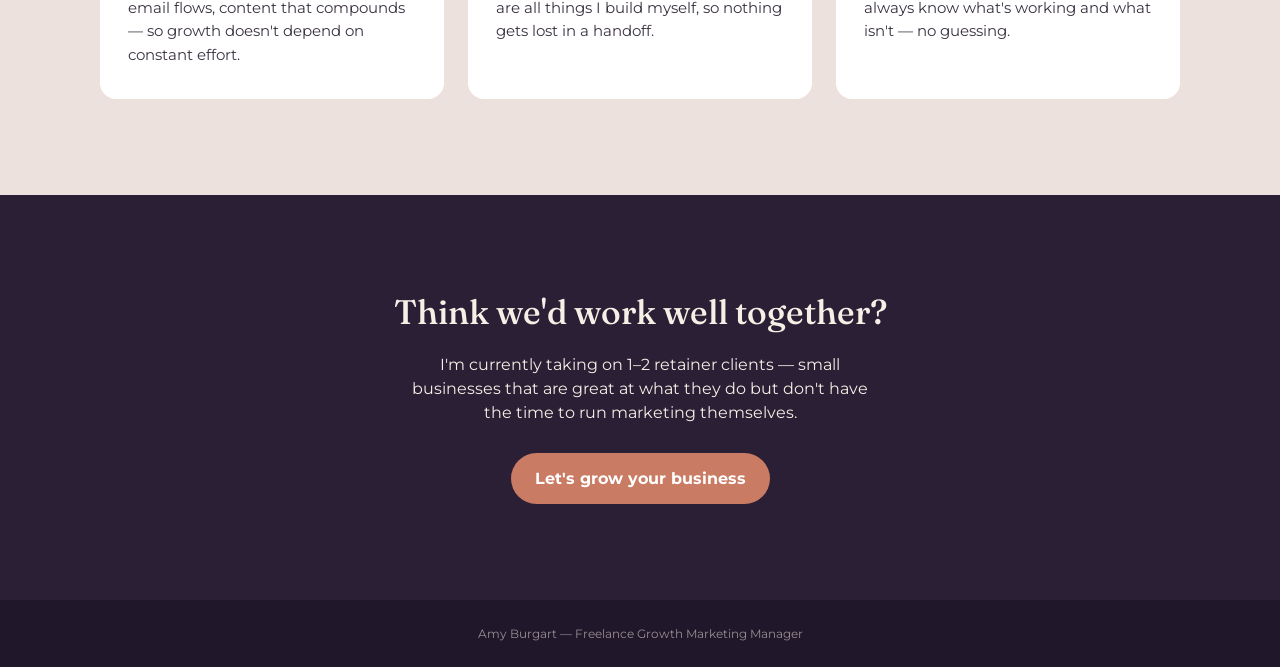
==== commit 1489273f: "Hide Additional Samples page from nav Removed the Samples link from site nav on every page and added" ====
--- a/amy-burgart-site/about.html
+++ b/amy-burgart-site/about.html
@@ -19,7 +19,6 @@
     <div class="links" id="nav-links">
       <a href="about.html">About</a>
       <a href="index.html#work">Work</a>
-      <a href="additional-samples.html">Samples</a>
       <a href="contact.html">Contact</a>
     </div>
   </div>
